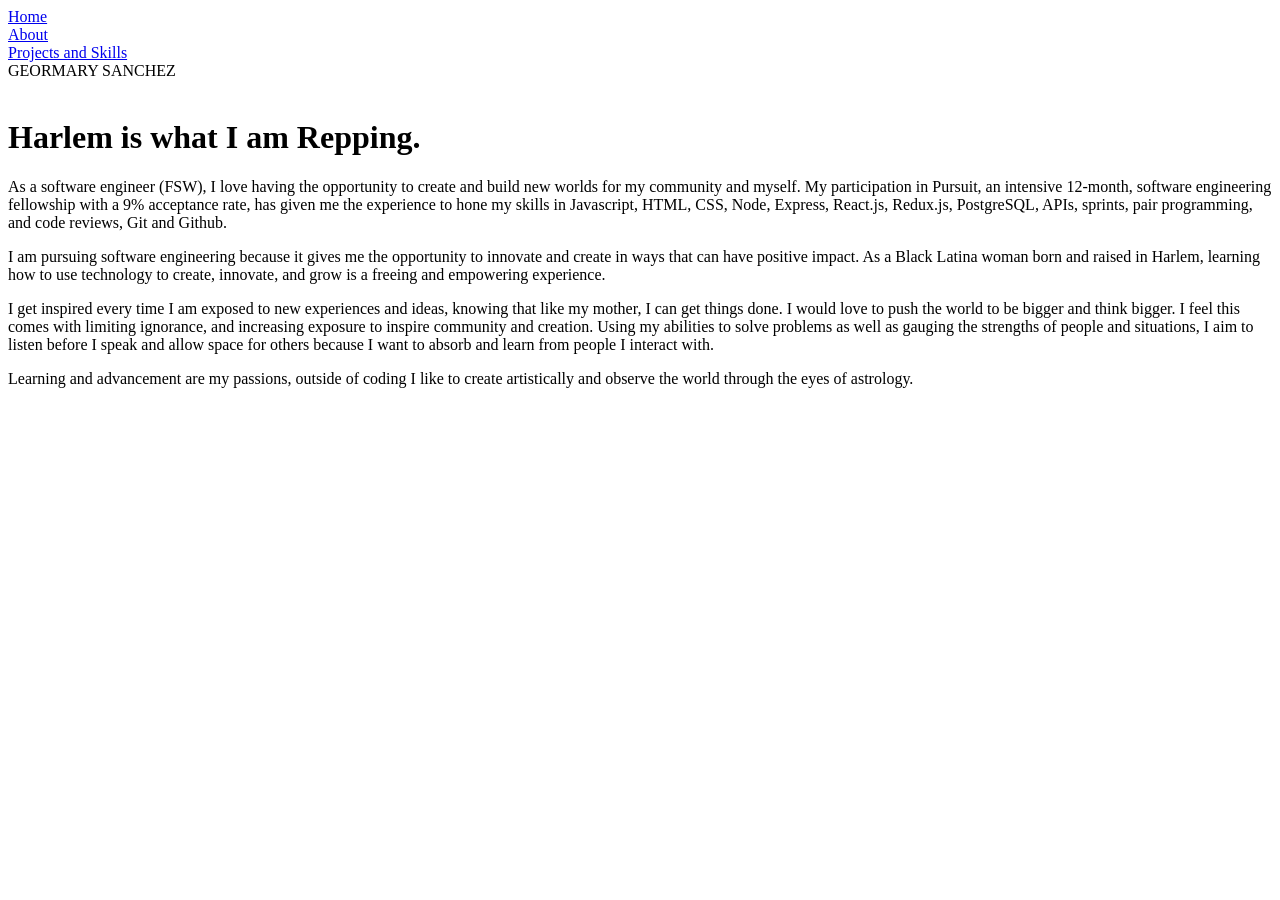
==== about.html @ a5f6d9d5 "edit image link" ====
<!DOCTYPE html>
<html lang="en">
  <head>
    <meta charset="UTF-8" />
    <title>Portfolio Homepage</title>
    <link
      href="https://fonts.googleapis.com/css?family=Lato"
      rel="stylesheet"
    />
    <link rel="stylesheet" href="styles.css" />
  </head>

  <body>
    <div class="container">
      <div class="nav-wrapper">
        <div class="left-side">
          <div class="nav-link-wrapper">
            <a href="index.html">Home</a>
          </div>

          <div class="nav-link-wrapper active-nav-link">
            <a href="about.html">About</a>
          </div>
          <div class="nav-link-wrapper">
            <a href="project.html">Projects and Skills</a>
          </div>
        </div>

        <div class="right-side">
          <div class="brand"> GEORMARY SANCHEZ</div>
        </div>
      </div>

      <div class="content-wrapper">
        <div class="two-column-wrapper">
          <div class="profile-image-wrapper">
            <img src="images/headshot.jpg" alt="" />
          </div>

          <div class="profile-content-wrapper">
            <h1>Harlem is what I am Repping.</h1>
            <p>
              As a software engineer (FSW), I love having the opportunity to
              create and build new worlds for my community and myself. My
              participation in Pursuit, an intensive 12-month, software
              engineering fellowship with a 9% acceptance rate, has given me the
              experience to hone my skills in Javascript, HTML, CSS, Node,
              Express, React.js, Redux.js, PostgreSQL, APIs, sprints, pair
              programming, and code reviews, Git and Github.
            </p>

            <p>
              I am pursuing software engineering because it gives me the
              opportunity to innovate and create in ways that can have positive
              impact. As a Black Latina woman born and raised in Harlem,
              learning how to use technology to create, innovate, and grow is a
              freeing and empowering experience.
            </p>

            <p>
              I get inspired every time I am exposed to new experiences and
              ideas, knowing that like my mother, I can get things done. I would
              love to push the world to be bigger and think bigger. I feel this
              comes with limiting ignorance, and increasing exposure to inspire
              community and creation. Using my abilities to solve problems as
              well as gauging the strengths of people and situations, I aim to
              listen before I speak and allow space for others because I want to
              absorb and learn from people I interact with.
            </p>

            <p>
              Learning and advancement are my passions, outside of coding I like
              to create artistically and observe the world through the eyes of
              astrology.
            </p>
          </div>
        </div>
      </div>
    </div>
  </body>
</html>
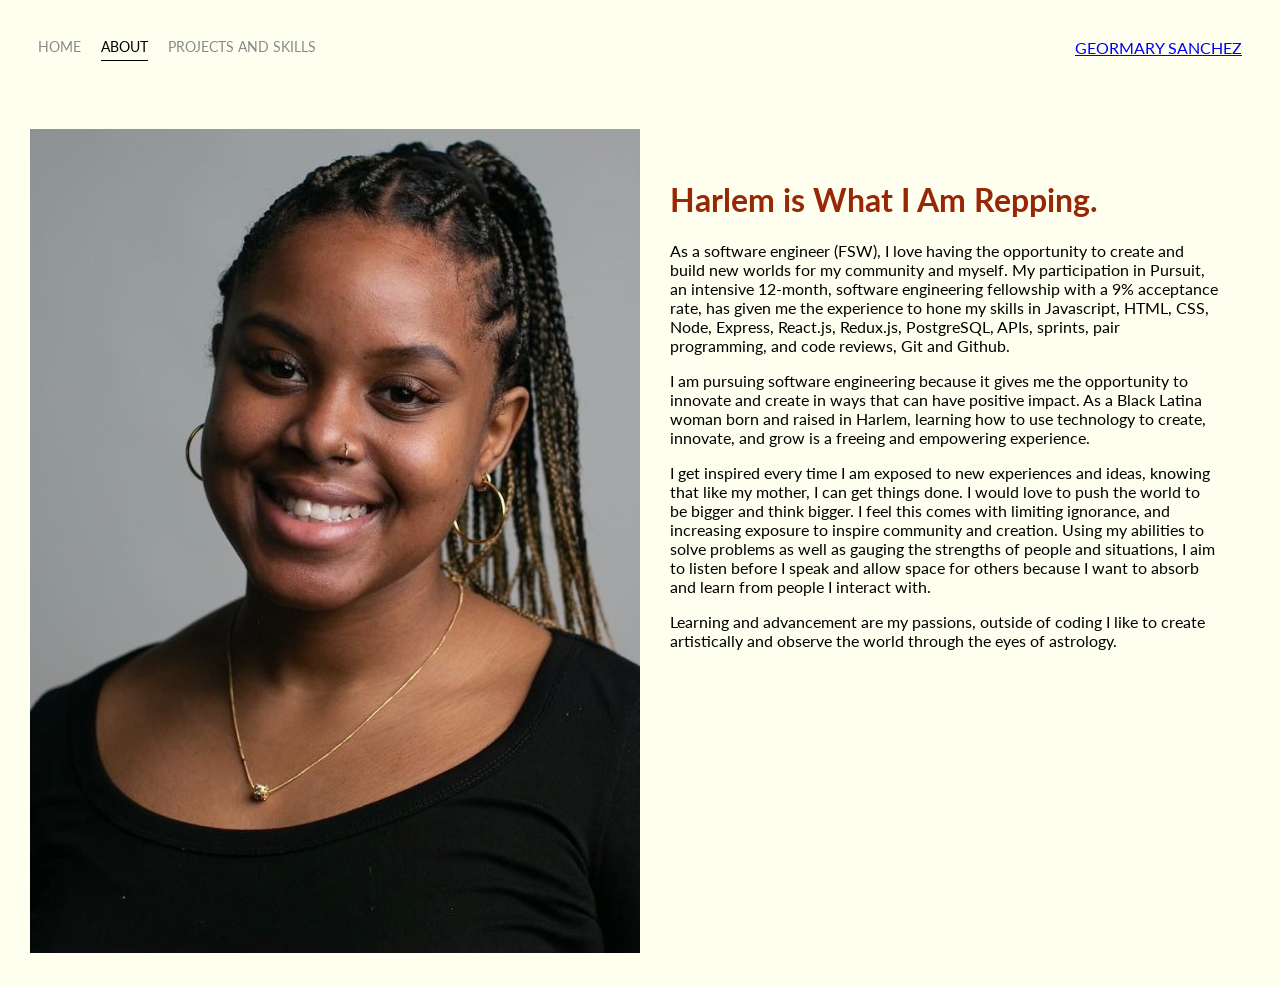
==== commit be29a541: "changed about me" ====
--- a/about.html
+++ b/about.html
@@ -1,81 +1,82 @@
 <!DOCTYPE html>
 <html lang="en">
-  <head>
-    <meta charset="UTF-8" />
-    <title>Portfolio Homepage</title>
-    <link
-      href="https://fonts.googleapis.com/css?family=Lato"
-      rel="stylesheet"
-    />
-    <link rel="stylesheet" href="styles.css" />
-  </head>
 
-  <body>
-    <div class="container">
-      <div class="nav-wrapper">
-        <div class="left-side">
-          <div class="nav-link-wrapper">
-            <a href="index.html">Home</a>
-          </div>
+<head>
+  <meta charset="UTF-8" />
+  <title>Portfolio Homepage</title>
+  <link href="https://fonts.googleapis.com/css?family=Lato" rel="stylesheet" />
+  <link rel="stylesheet" href="styles.css" />
+</head>
 
-          <div class="nav-link-wrapper active-nav-link">
-            <a href="about.html">About</a>
-          </div>
-          <div class="nav-link-wrapper">
-            <a href="project.html">Projects and Skills</a>
-          </div>
+<body>
+  <main class="container">
+    <nav class="nav-bar">
+      <section class="left-side">
+        <div class="nav-link-wrapper">
+          <a href="index.html">Home</a>
         </div>
+        <div class="nav-link-wrapper active-nav-link">
+          <a href="about.html">About</a>
+        </div>
+        <div class="nav-link-wrapper">
+          <a href="project.html">Projects and Skills</a>
+        </div>
+      </section>
 
-        <div class="right-side">
-          <div class="brand"> GEORMARY SANCHEZ</div>
+      <section class="right-side">
+        <div class="brand">
+          <a href="about.html">GEORMARY SANCHEZ</a>
         </div>
-      </div>
+      </section>
+    </nav>
+  </main>
 
-      <div class="content-wrapper">
-        <div class="two-column-wrapper">
-          <div class="profile-image-wrapper">
-            <img src="images/headshot.jpg" alt="" />
-          </div>
+  <div class="content-wrapper">
+    <div class="two-column-wrapper">
+      <div class="profile-image-wrapper">
+        <img src="images/headshot.jpg" alt="headshot"/>
+      </div> 
 
-          <div class="profile-content-wrapper">
-            <h1>Harlem is what I am Repping.</h1>
-            <p>
-              As a software engineer (FSW), I love having the opportunity to
-              create and build new worlds for my community and myself. My
-              participation in Pursuit, an intensive 12-month, software
-              engineering fellowship with a 9% acceptance rate, has given me the
-              experience to hone my skills in Javascript, HTML, CSS, Node,
-              Express, React.js, Redux.js, PostgreSQL, APIs, sprints, pair
-              programming, and code reviews, Git and Github.
-            </p>
+      <div class="profile-content-wrapper">
+        <h1>Harlem is What I Am Repping.</h1>
+        <p>
+          As a software engineer (FSW), I love having the opportunity to
+          create and build new worlds for my community and myself. My
+          participation in Pursuit, an intensive 12-month, software
+          engineering fellowship with a 9% acceptance rate, has given me the
+          experience to hone my skills in Javascript, HTML, CSS, Node,
+          Express, React.js, Redux.js, PostgreSQL, APIs, sprints, pair
+          programming, and code reviews, Git and Github.
+        </p>
 
-            <p>
-              I am pursuing software engineering because it gives me the
-              opportunity to innovate and create in ways that can have positive
-              impact. As a Black Latina woman born and raised in Harlem,
-              learning how to use technology to create, innovate, and grow is a
-              freeing and empowering experience.
-            </p>
+        <p>
+          I am pursuing software engineering because it gives me the
+          opportunity to innovate and create in ways that can have positive
+          impact. As a Black Latina woman born and raised in Harlem,
+          learning how to use technology to create, innovate, and grow is a
+          freeing and empowering experience.
+        </p>
 
-            <p>
-              I get inspired every time I am exposed to new experiences and
-              ideas, knowing that like my mother, I can get things done. I would
-              love to push the world to be bigger and think bigger. I feel this
-              comes with limiting ignorance, and increasing exposure to inspire
-              community and creation. Using my abilities to solve problems as
-              well as gauging the strengths of people and situations, I aim to
-              listen before I speak and allow space for others because I want to
-              absorb and learn from people I interact with.
-            </p>
+        <p>
+          I get inspired every time I am exposed to new experiences and
+          ideas, knowing that like my mother, I can get things done. I would
+          love to push the world to be bigger and think bigger. I feel this
+          comes with limiting ignorance, and increasing exposure to inspire
+          community and creation. Using my abilities to solve problems as
+          well as gauging the strengths of people and situations, I aim to
+          listen before I speak and allow space for others because I want to
+          absorb and learn from people I interact with.
+        </p>
 
-            <p>
-              Learning and advancement are my passions, outside of coding I like
-              to create artistically and observe the world through the eyes of
-              astrology.
-            </p>
-          </div>
-        </div>
+        <p>
+          Learning and advancement are my passions, outside of coding I like
+          to create artistically and observe the world through the eyes of
+          astrology.
+        </p>
       </div>
     </div>
-  </body>
-</html>
+  </div>
+  </div>
+</body>
+
+</html>
--- a/styles.css
+++ b/styles.css
@@ -0,0 +1,124 @@
+body {
+  font-family: "Lato", sans-serif;
+  margin: 0px;
+  background-color: ivory;
+  display: grid;
+  grid-template-columns: 1fr;
+}
+
+/* .container {
+  display: grid;
+  grid-template-columns: 1fr;
+} */
+
+.nav-bar {
+  display: flex;
+  justify-content: space-between;
+  padding: 38px;
+}
+
+.left-side {
+  display: flex;
+}
+
+.nav-bar > .left-side > div {
+  margin-right: 20px;
+  text-transform: uppercase;
+  font-size: 0.9rem;
+}
+
+.nav-link-wrapper {
+  height: 22px;
+  border-bottom: 1px solid transparent;
+  transition: border-bottom 0.5s;
+}
+
+.active-nav-link {
+  border-bottom: 1px solid black;
+}
+
+.active-nav-link a {
+  color: black !important;
+}
+
+.nav-link-wrapper a {
+  color: #8a8a8a;
+  text-decoration: none;
+  transition: color 0.5s;
+}
+
+.nav-link-wrapper:hover {
+  border-bottom: 1px solid black;
+}
+
+.nav-link-wrapper a:hover {
+  color: black;
+}
+
+.portfolio-items-wrapper {
+  display: grid;
+  grid-template-columns: repeat(4, 1fr);
+}
+
+.portfolio-item-wrapper {
+  position: relative;
+}
+
+.portfolio-img-background {
+  background-size: cover;
+  background-position: center;
+  background-repeat: no-repeat;
+  height: 350px;
+  width: 100%;
+}
+
+.img-text-wrapper {
+  /* position: absolute; */
+  top: 0;
+  display: flex;
+  flex-direction: column;
+  justify-content: center;
+  align-items: center;
+  height: 100%;
+  text-align: center;
+  padding-left: 100px;
+  padding-right: 100px;
+}
+
+.img-text-wrapper .subtitle {
+  transition: 1s;
+  color: transparent;
+}
+
+.image-blur {
+  transition: 1s;
+  filter: brightness(10%);
+}
+
+.img-text-wrapper:hover .subtitle {
+  color: lightseagreen;
+  font-weight: 600;
+}
+
+.logo-wrapper img {
+  width: 50%;
+  margin-bottom: 20px;
+}
+
+.two-column-wrapper {
+  display: grid;
+  grid-template-columns: 1fr 1fr;
+  margin: 30px
+}
+
+.profile-image-wrapper img {
+  width: 100%;
+}
+
+.profile-content-wrapper {
+  padding: 30px;
+}
+
+.profile-content-wrapper h1 {
+  color: #972705;
+}
